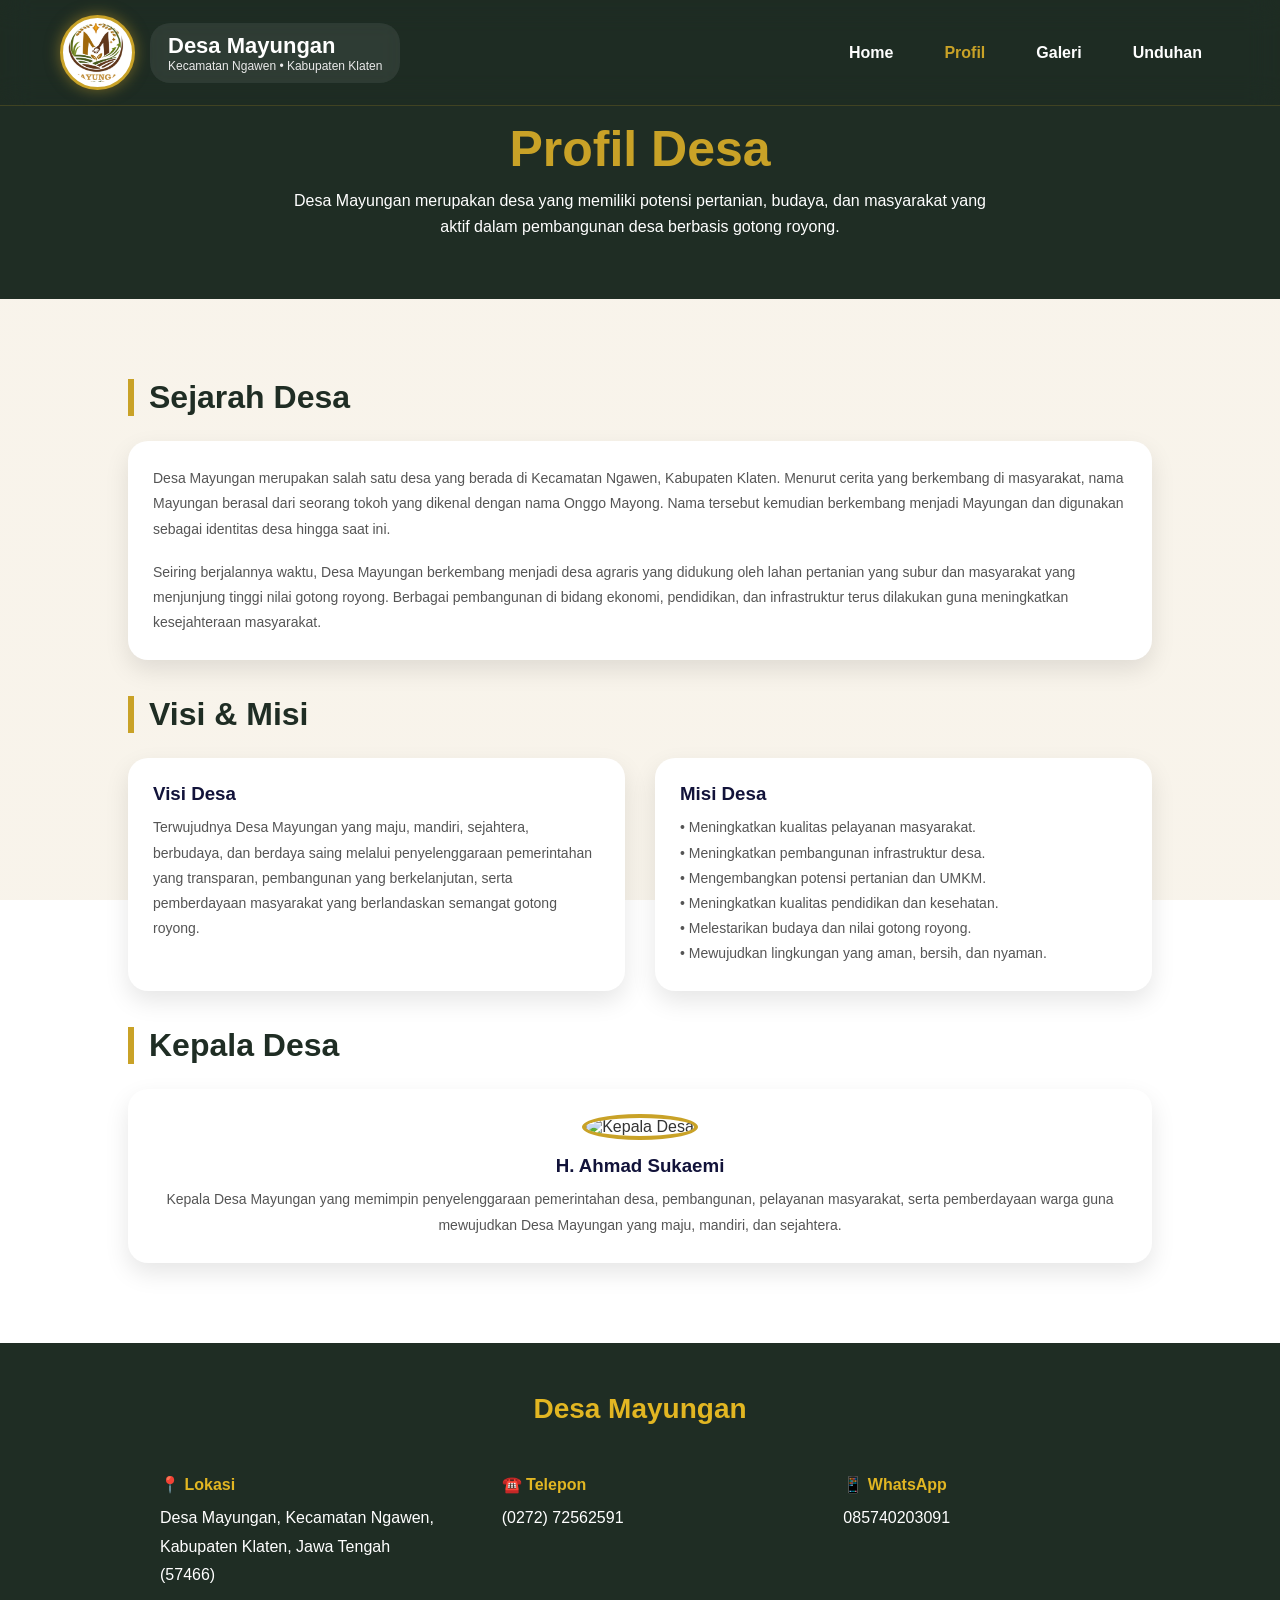
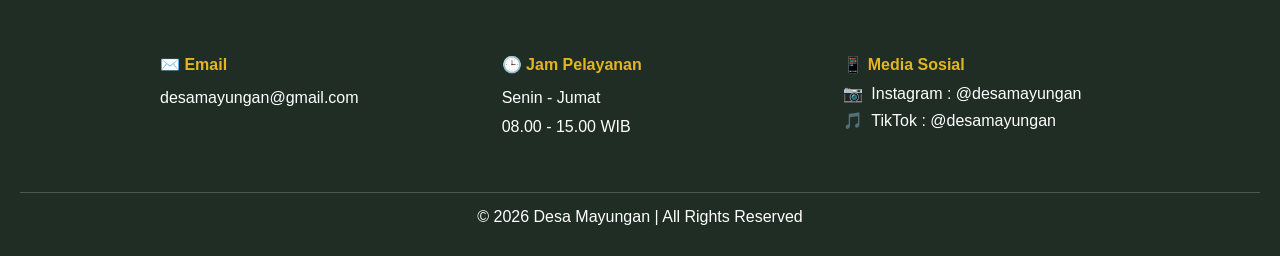
==== profil.html @ a91dbab3 "Add files via upload" ====
<!DOCTYPE html>
<html lang="id">
<head>
    <meta charset="UTF-8">
    <meta name="viewport" content="width=device-width, initial-scale=1.0">
    <title>Profil - Desa Mayungan</title>

    <link rel="stylesheet" href="style.css">

    <style>

        /* HERO */
        .profil-hero{
            background:#1f2d24;
            color:white;
            text-align:center;
            padding:120px 20px 60px;
        }

        .profil-hero h1{
            font-size:50px;
            color:#C9A227;
        }

        .profil-hero p{
            max-width:700px;
            margin:10px auto 0;
            line-height:1.6;
        }

        /* SECTION */
        .profil-section{
            padding:80px 10%;
        }

        .section-title{
            font-size:32px;
            margin-bottom:25px;
            border-left:6px solid #C9A227;
            padding-left:15px;
            color:#1F2D24;
        }

        .profil-content{
            display:grid;
            grid-template-columns:repeat(auto-fit,minmax(280px,1fr));
            gap:30px;
            align-items:stretch;
        }

        .profil-box{
            background:white;
            padding:25px;
            border-radius:20px;
            box-shadow:0 10px 25px rgba(0,0,0,0.1);
            transition:0.3s;
        }

        .profil-box:hover{
            transform:translateY(-5px);
            box-shadow:0 15px 30px rgba(0,0,0,0.15);
        }

        .profil-box h3{
            margin-bottom:10px;
            color:#12133a;
        }

        .profil-box p{
            font-size:14px;
            color:#555;
            line-height:1.8;
        }

        .kades-box{
            text-align:center;
        }

        .kades-box img{
            width:180px;
            height:180px;
            border-radius:50%;
            object-fit:cover;
            margin-bottom:15px;
            border:4px solid #C9A227;
        }

    </style>
</head>

<body>

<!-- NAVBAR -->
<nav class="navbar">

    <div class="logo">
        <img src="Gambar/logo.png" alt="Logo Desa">

        <div class="logo-text">
            <h2>Desa Mayungan</h2>
            <p>Kecamatan Ngawen • Kabupaten Klaten</p>
        </div>
    </div>

    <ul class="menu">
        <li><a href="index.html">Home</a></li>
        <li><a href="profil.html" style="color:#C9A227;">Profil</a></li>
        <li><a href="galeri.html">Galeri</a></li>
        <li><a href="unduhan.html">Unduhan</a></li>
    </ul>

</nav>

<!-- HERO -->
<section class="profil-hero">
    <h1>Profil Desa</h1>
    <p>
        Desa Mayungan merupakan desa yang memiliki potensi pertanian,
        budaya, dan masyarakat yang aktif dalam pembangunan desa
        berbasis gotong royong.
    </p>
</section>

<!-- PROFIL -->
<section class="profil-section">

    <h2 class="section-title">Sejarah Desa</h2>

    <div class="profil-box">
        <p>
            Desa Mayungan merupakan salah satu desa yang berada di Kecamatan
            Ngawen, Kabupaten Klaten. Menurut cerita yang berkembang di masyarakat,
            nama Mayungan berasal dari seorang tokoh yang dikenal dengan nama
            Onggo Mayong. Nama tersebut kemudian berkembang menjadi Mayungan dan
            digunakan sebagai identitas desa hingga saat ini.
        </p>

        <br>

        <p>
            Seiring berjalannya waktu, Desa Mayungan berkembang menjadi desa
            agraris yang didukung oleh lahan pertanian yang subur dan masyarakat
            yang menjunjung tinggi nilai gotong royong. Berbagai pembangunan
            di bidang ekonomi, pendidikan, dan infrastruktur terus dilakukan
            guna meningkatkan kesejahteraan masyarakat.
        </p>
    </div>

    <br><br>

    <h2 class="section-title">Visi & Misi</h2>

    <div class="profil-content">

        <div class="profil-box">
            <h3>Visi Desa</h3>
            <p>
                Terwujudnya Desa Mayungan yang maju, mandiri, sejahtera,
                berbudaya, dan berdaya saing melalui penyelenggaraan
                pemerintahan yang transparan, pembangunan yang berkelanjutan,
                serta pemberdayaan masyarakat yang berlandaskan semangat
                gotong royong.
            </p>
        </div>

        <div class="profil-box">
            <h3>Misi Desa</h3>
            <p>
                • Meningkatkan kualitas pelayanan masyarakat.<br>
                • Meningkatkan pembangunan infrastruktur desa.<br>
                • Mengembangkan potensi pertanian dan UMKM.<br>
                • Meningkatkan kualitas pendidikan dan kesehatan.<br>
                • Melestarikan budaya dan nilai gotong royong.<br>
                • Mewujudkan lingkungan yang aman, bersih, dan nyaman.
            </p>
        </div>

    </div>

    <br><br>

    <h2 class="section-title">Kepala Desa</h2>

    <div class="profil-box kades-box">

        <!-- Ganti dengan foto kepala desa jika ada -->
        <img src="Gambar/kades.jpg" alt="Kepala Desa">

        <h3>H. Ahmad Sukaemi</h3>

        <p>
            Kepala Desa Mayungan yang memimpin penyelenggaraan pemerintahan desa,
            pembangunan, pelayanan masyarakat, serta pemberdayaan warga guna
            mewujudkan Desa Mayungan yang maju, mandiri, dan sejahtera.
        </p>

    </div>

</section>

<footer>

    <h3>Desa Mayungan</h3>

    <div class="footer-content">

        <div class="footer-item">
            <h4>📍 Lokasi</h4>
            <p>
                Desa Mayungan, Kecamatan Ngawen,
                Kabupaten Klaten, Jawa Tengah (57466)
            </p>
        </div>

        <div class="footer-item">
            <h4>☎️ Telepon</h4>
            <p>(0272) 72562591</p>
        </div>

        <div class="footer-item">
            <h4>📱 WhatsApp</h4>
            <p>085740203091</p>
        </div>

        <div class="footer-item">
            <h4>✉️ Email</h4>
            <p>desamayungan@gmail.com</p>
        </div>

        <div class="footer-item">
            <h4>🕒 Jam Pelayanan</h4>
            <p>Senin - Jumat</p>
            <p>08.00 - 15.00 WIB</p>
        </div>

        <div class="footer-item">
            <h4>📱 Media Sosial</h4>

            <div class="social-item">
                <span>📷</span>
                <a href="#">Instagram : @desamayungan</a>
            </div>

            <div class="social-item">
                <span>🎵</span>
                <a href="#">TikTok : @desamayungan</a>
            </div>

        </div>

    </div>

    <p class="copyright">
        © 2026 Desa Mayungan | All Rights Reserved
    </p>

</footer>

</body>
</html>
---- style.css ----
/* =========================
   RESET
   ========================= */

*{
    margin:0;
    padding:0;
    box-sizing:border-box;
}

html{
    scroll-behavior:smooth;
}

body{

    font-family:'Segoe UI',sans-serif;

    background:
    linear-gradient(
    rgba(247,242,232,0.88),
    rgba(247,242,232,0.88)
    ),

    url("Gambar/bg.jpg");

    background-size:cover;

    background-position:center;

    background-attachment:fixed;

    color:#333;

    overflow-x:hidden;
}

/* =========================
   NAVBAR
   ========================= */

.navbar{

    position:fixed;

    top:0;
    left:0;

    width:100%;

    display:flex;

    justify-content:space-between;

    align-items:center;

    padding:15px 60px;

    z-index:999;

    backdrop-filter:blur(15px);

    background:rgba(31,45,36,0.15);

    border-bottom:1px solid rgba(201,162,39,0.2);

    transition:0.4s;
}

/* =========================
   LOGO
   ========================= */

.logo{

    display:flex;

    align-items:center;

    gap:15px;
}

.logo img{

    width:75px;

    height:75px;

    object-fit:cover;

    border-radius:50%;

    background:white;

    padding:5px;

    border:3px solid #C9A227;

    box-shadow:
    0 0 15px rgba(201,162,39,0.5);

    transition:0.4s;
}

.logo img:hover{

    transform:scale(1.08);

    box-shadow:
    0 0 25px rgba(201,162,39,0.8);
}

.logo-text{

    background:rgba(255,255,255,0.08);

    padding:10px 18px;

    border-radius:20px;

    backdrop-filter:blur(10px);
}

.logo-text h2{

    color:white;

    font-size:22px;
}

.logo-text p{

    color:#EAEAEA;

    font-size:12px;
}

/* =========================
   MENU
   ========================= */

.menu{

    display:flex;

    list-style:none;

    gap:15px;
}

.menu a{

    text-decoration:none;

    color:white;

    padding:10px 18px;

    border-radius:30px;

    font-weight:600;

    transition:0.4s;
}

/* DROPDOWN */

.dropdown{
    position:relative;
}

.dropdown-content{

    display:none;

    position:absolute;

    top:100%;
    left:0;

    min-width:180px;

    list-style:none;

    background:rgba(31,45,36,0.95);

    border-radius:15px;

    padding:10px 0;

    z-index:1000;
}

.dropdown-content li{
    width:100%;
}

.dropdown-content a{

    display:block;

    padding:12px 20px;

    color:white;
}

.dropdown-content a:hover{

    background:rgba(201,162,39,0.25);

    color:#C9A227;
}

.dropdown:hover .dropdown-content{
    display:block;
}

/* =========================
   ANNOUNCEMENT
   ========================= */

.announcement{

    margin-top:95px;

    background:rgba(201,162,39,0.85);

    text-align:center;

    padding:10px;

    color:#1F2D24;

    font-weight:600;
}

/* =========================
   HERO
   ========================= */

.hero{

    min-height:100vh;

    background:
    linear-gradient(
    rgba(0,0,0,0.55),
    rgba(0,0,0,0.55)
    ),

    url("Gambar/sawah.jpg");

    background-size:cover;

    background-position:center;

    display:flex;

    justify-content:center;

    align-items:center;

    text-align:center;
}

.hero-content{

    max-width:850px;

    color:rgb(255, 255, 255);
}

.hero-content h3{

    color:#C9A227;

    letter-spacing:5px;

    margin-bottom:15px;
}

.hero-content h1{

    font-size:clamp(50px,8vw,90px);

    margin-bottom:20px;

    text-shadow:0 4px 20px rgba(0,0,0,0.5);
}

.hero-content p{

    font-size:20px;

    line-height:1.8;

    margin-bottom:35px;
}

/* =========================
   BUTTON
   ========================= */

.btn{

    display:inline-block;

    background:#C9A227;

    color:#1F2D24;

    text-decoration:none;

    padding:15px 35px;

    border-radius:50px;

    font-weight:bold;

    transition:0.4s;
}

.btn:hover{

    background:#1F2D24;

    color:#c9a32793;

    transform:translateY(-5px);

    box-shadow:0 10px 25px rgba(0,0,0,0.25);
}
/* =========================
   SAMBUTAN
   ========================= */

.sambutan{

    padding:85px 10% 100px 10%;

    text-align:justify;

    scroll-margin-top:0;
}
.sambutan h2{

    display:inline-block;

    background:rgba(201,162,39,0.15);

    padding:15px 40px;

    border-radius:50px;

    border:2px solid #C9A227;

    color:#1F2D24;

    margin-bottom:15px;
}
.content-card{

    max-width:900px;

    margin:auto;

    background:rgba(201,162,39,0.20);

    backdrop-filter:blur(15px);

    border:1px solid rgba(201,162,39,0.5);

    padding:40px;

    border-radius:25px;

    box-shadow:
    0 15px 30px rgba(0,0,0,0.08);
}

.content-card p{

    line-height:1.9;
}

/* =========================
   STATISTIK
   ========================= */

.statistik{

    padding:60px 10% 100px;

    text-align:center;
}

.statistik h2{

    display:inline-block;

    background:rgba(201,162,39,0.18);

    padding:15px 40px;

    border-radius:50px;

    border:2px solid #C9A227;

    color:#1F2D24;

    margin-bottom:50px;
}

.statistik-container{

    display:flex;

    justify-content:center;

    flex-wrap:wrap;

    gap:30px;
}

.stat-card{

    width:260px;

    background:rgba(201,162,39,0.15);

    backdrop-filter:blur(15px);

    border:1px solid rgba(201,162,39,0.4);

    padding:35px;

    border-radius:25px;

    border-top:5px solid #C9A227;

    box-shadow:
    0 15px 30px rgba(0,0,0,0.08);

    transition:0.4s;
}

.stat-card:hover{

    transform:translateY(-10px);

    box-shadow:
    0 20px 40px rgba(0,0,0,0.12);
}

.stat-card h3{

    font-size:45px;

    color:#1F2D24;

    margin-bottom:10px;
}

/* =========================
   POTENSI
   ========================= */

.potensi{

    padding:100px 10%;

    text-align:center;
}

.potensi h2{

    display:inline-block;

    background:rgba(201,162,39,0.15);

    padding:15px 40px;

    border-radius:50px;

    border:2px solid #C9A227;

    color:#1F2D24;

    margin-bottom:50px;
}

.potensi-container{

    display:flex;

    justify-content:center;

    flex-wrap:wrap;

    gap:30px;
}

.potensi-card{

    width:300px;

    background:rgba(255,255,255,0.65);

    backdrop-filter:blur(15px);

    border:1px solid rgba(201,162,39,0.25);

    padding:35px;

    border-radius:25px;

    border-top:5px solid #C9A227;

    box-shadow:
    0 15px 30px rgba(0,0,0,0.08);

    transition:0.4s;
}

.potensi-card:hover{

    transform:translateY(-10px);

    box-shadow:
    0 20px 40px rgba(0,0,0,0.12);
}

.potensi-card h3{

    color:#1F2D24;

    margin-bottom:15px;
}
/* =========================
   LOKASI
   ========================= */

.lokasi{

    padding:100px 10%;

    text-align:center;
}

.lokasi h2{

    display:inline-block;

    background:rgba(201,162,39,0.15);

    padding:15px 40px;

    border-radius:50px;

    border:2px solid #C9A227;

    color:#1F2D24;

    margin-bottom:40px;
}

.lokasi p{

    margin-bottom:25px;

    font-size:18px;
}
/* =========================
   FOOTER
   ========================= */

footer{

    background:#1F2D24;

    color:white;

    padding:50px 20px 30px;
}

footer h3{

    text-align:center;

    color:#e4b722fd;

    font-size:28px;

    margin-bottom:30px;
}

.footer-content{

    max-width:1000px;

    margin:auto;

    display:grid;

    grid-template-columns:repeat(auto-fit,minmax(250px,1fr));

    gap:25px;
}

.footer-item{

    background:rgba(255, 255, 255, 0);

    padding:20px;

    border-radius:15px;
}

.footer-item h4{

    color:#e4b722fd;

    margin-bottom:10px;
}

.footer-item p{

    margin:0;

    line-height:1.8;
}

.social-item{

    display:flex;

    align-items:center;

    gap:8px;

    margin-bottom:8px;
}

.footer-item a{

    color:white;

    text-decoration:none;

    transition:0.3s;
}

.footer-item a:hover{

    color:#e4b722fd;
}

.copyright{

    text-align:center;

    margin-top:30px;

    padding-top:15px;

    border-top:1px solid rgba(255,255,255,0.2);
}

@media(max-width:768px){

    .footer-content{

        grid-template-columns:1fr;
    }

}

/* =========================
   SCROLL ANIMATION
   ========================= */

.hidden{

    opacity:0;

    transform:translateY(60px);

    transition:all 1s ease;
}

.show{

    opacity:1;

    transform:translateY(0);
}

/* =========================
   BACK TO TOP
   ========================= */

.top-btn{

    position:fixed;

    right:25px;

    bottom:25px;

    width:55px;

    height:55px;

    border:none;

    border-radius:50%;

    background:#C9A227;

    color:#1F2D24;

    font-size:24px;

    cursor:pointer;

    display:none;

    z-index:999;

    transition:0.3s;
}

.top-btn:hover{

    background:white;

    transform:translateY(-5px);
}

/* =========================
   RESPONSIVE
   ========================= */

@media(max-width:900px){

    .navbar{

        padding:15px 20px;
    }

    .menu{

        gap:5px;
    }

    .hero-content h1{

        font-size:50px;
    }

    .logo-text{

        display:none;
    }
}
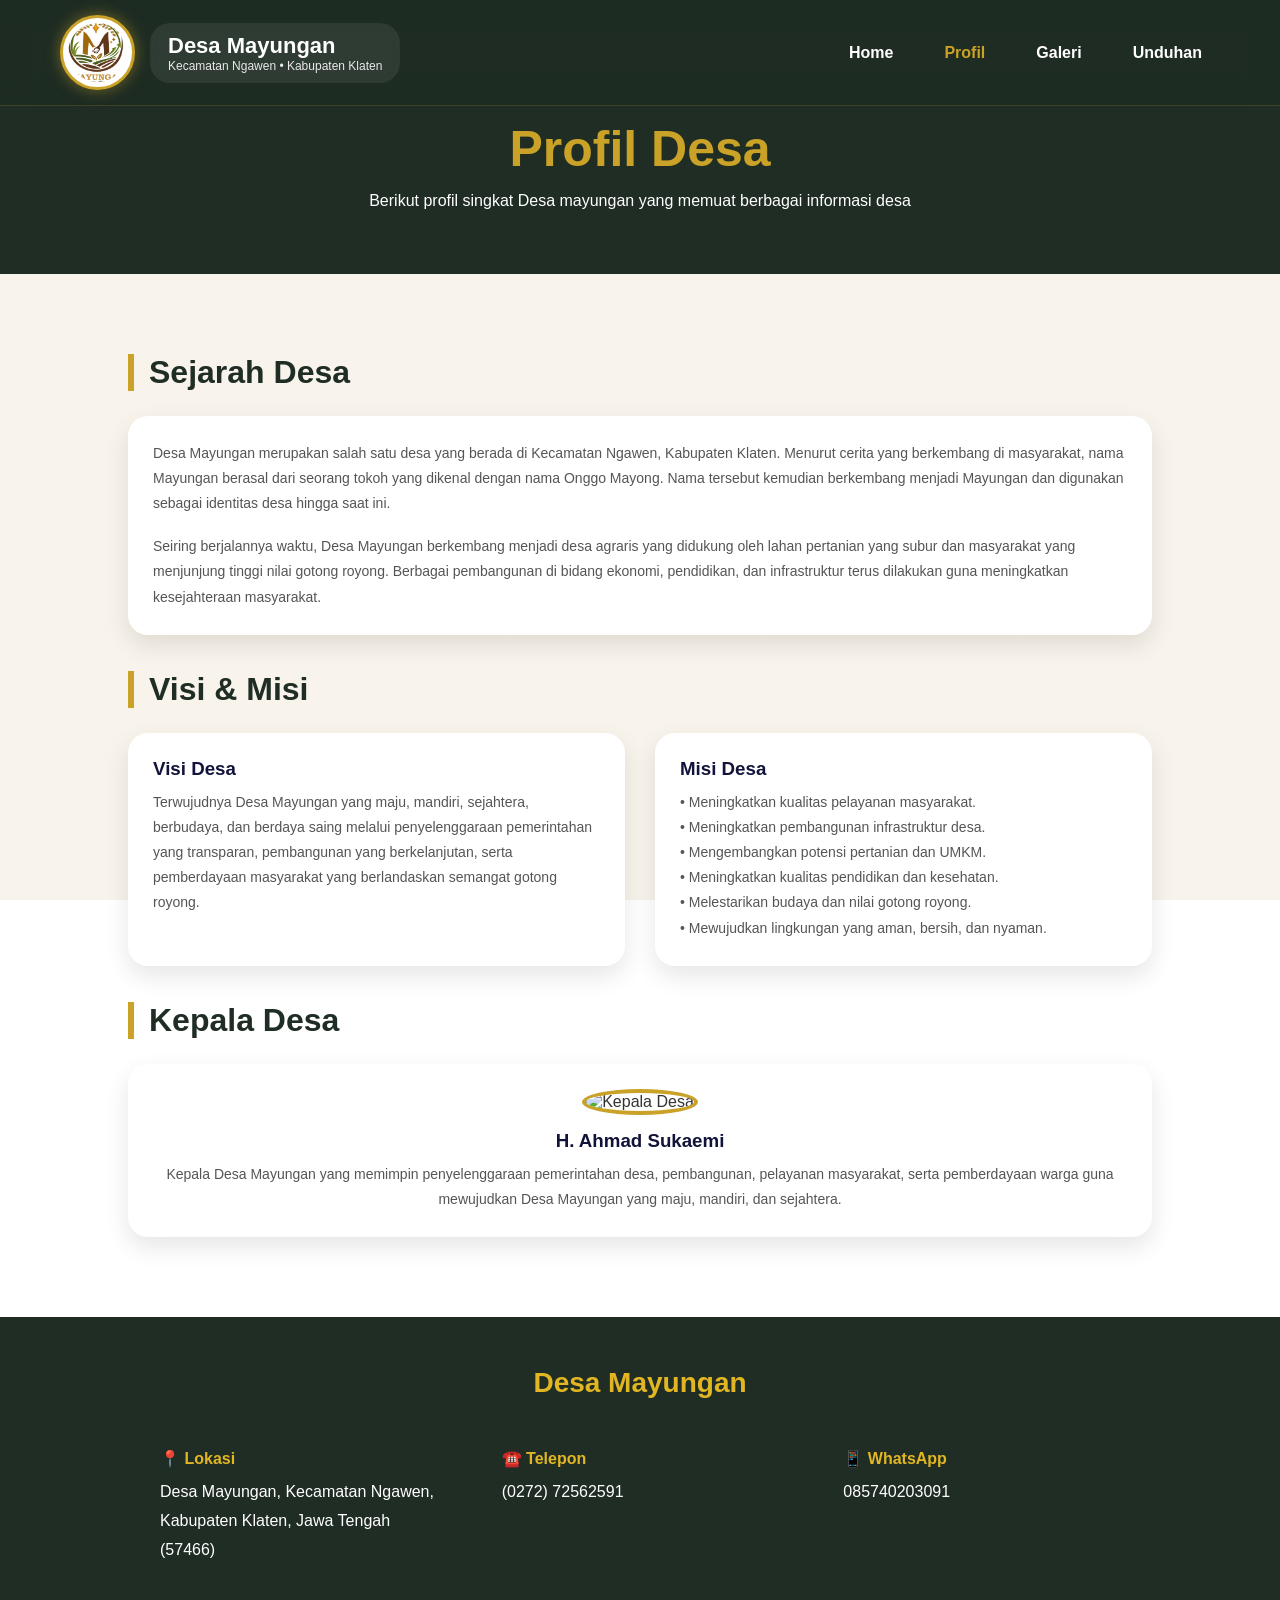
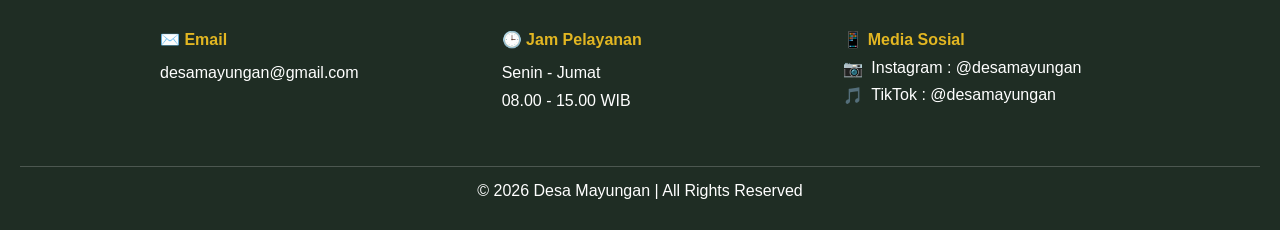
==== commit a1fcd83b: "Update profil.html" ====
--- a/profil.html
+++ b/profil.html
@@ -115,9 +115,7 @@
 <section class="profil-hero">
     <h1>Profil Desa</h1>
     <p>
-        Desa Mayungan merupakan desa yang memiliki potensi pertanian,
-        budaya, dan masyarakat yang aktif dalam pembangunan desa
-        berbasis gotong royong.
+     Berikut profil singkat Desa mayungan yang memuat berbagai informasi desa
     </p>
 </section>
 
@@ -257,4 +255,4 @@
 </footer>
 
 </body>
-</html>+</html>
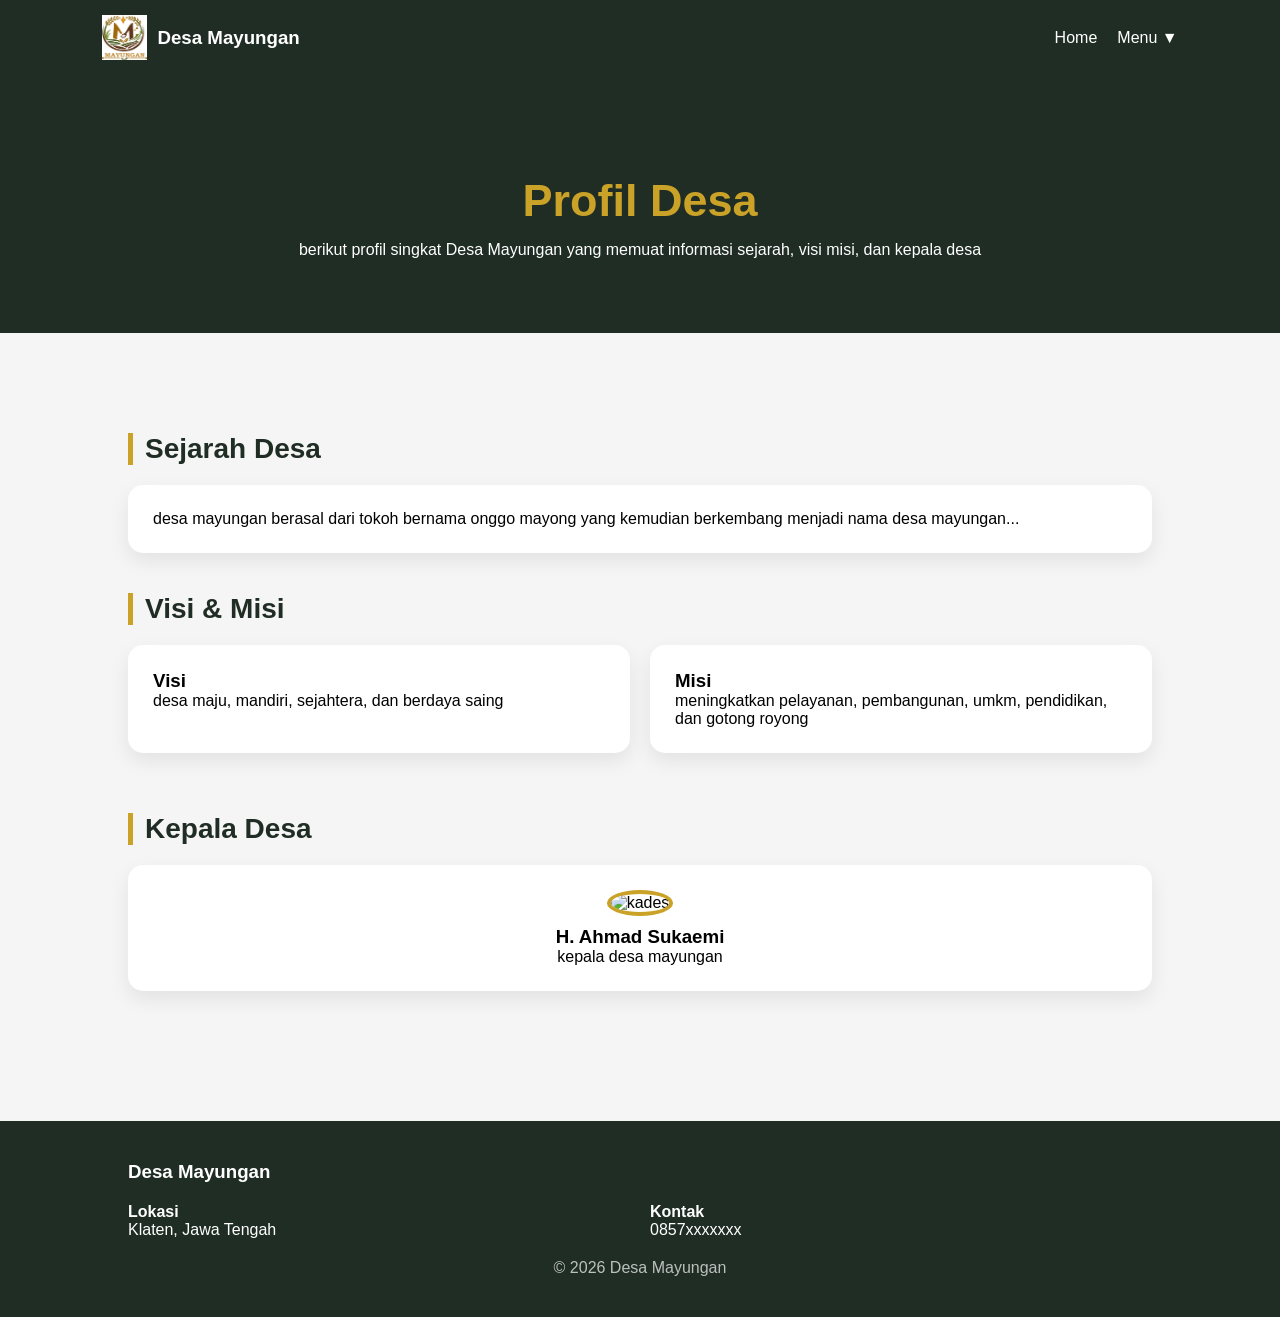
==== commit f7eec12b: "Update profil.html" ====
--- a/profil.html
+++ b/profil.html
@@ -5,71 +5,138 @@
     <meta name="viewport" content="width=device-width, initial-scale=1.0">
     <title>Profil - Desa Mayungan</title>
 
-    <link rel="stylesheet" href="style.css">
-
     <style>
+        *{
+            margin:0;
+            padding:0;
+            box-sizing:border-box;
+            font-family:Segoe UI, sans-serif;
+        }
+
+        body{
+            background:#f5f5f5;
+        }
+
+        /* NAVBAR */
+        .navbar{
+            display:flex;
+            justify-content:space-between;
+            align-items:center;
+            padding:15px 8%;
+            background:#1f2d24;
+            color:white;
+            position:sticky;
+            top:0;
+            z-index:1000;
+        }
+
+        .logo{
+            display:flex;
+            align-items:center;
+            gap:10px;
+        }
+
+        .logo img{
+            width:45px;
+            height:45px;
+        }
+
+        .menu{
+            display:flex;
+            gap:20px;
+            list-style:none;
+        }
+
+        .menu a{
+            color:white;
+            text-decoration:none;
+            font-weight:500;
+        }
+
+        .menu a:hover{
+            color:#C9A227;
+        }
+
+        /* DROPDOWN */
+        .dropdown{
+            position:relative;
+        }
+
+        .dropdown-content{
+            display:none;
+            position:absolute;
+            top:100%;
+            left:0;
+            background:white;
+            min-width:160px;
+            border-radius:10px;
+            overflow:hidden;
+            box-shadow:0 10px 25px rgba(0,0,0,0.2);
+        }
+
+        .dropdown-content li{
+            list-style:none;
+        }
+
+        .dropdown-content li a{
+            display:block;
+            padding:10px 15px;
+            color:#1f2d24;
+        }
+
+        .dropdown-content li a:hover{
+            background:#C9A227;
+            color:white;
+        }
+
+        .dropdown:hover .dropdown-content{
+            display:block;
+        }
 
         /* HERO */
         .profil-hero{
             background:#1f2d24;
             color:white;
             text-align:center;
-            padding:120px 20px 60px;
+            padding:100px 20px 60px;
         }
 
         .profil-hero h1{
-            font-size:50px;
+            font-size:45px;
             color:#C9A227;
         }
 
         .profil-hero p{
             max-width:700px;
-            margin:10px auto 0;
+            margin:10px auto;
             line-height:1.6;
         }
 
         /* SECTION */
         .profil-section{
-            padding:80px 10%;
+            padding:60px 10%;
         }
 
         .section-title{
-            font-size:32px;
-            margin-bottom:25px;
-            border-left:6px solid #C9A227;
-            padding-left:15px;
-            color:#1F2D24;
-        }
-
-        .profil-content{
-            display:grid;
-            grid-template-columns:repeat(auto-fit,minmax(280px,1fr));
-            gap:30px;
-            align-items:stretch;
+            font-size:28px;
+            margin:40px 0 20px;
+            border-left:5px solid #C9A227;
+            padding-left:12px;
+            color:#1f2d24;
         }
 
         .profil-box{
             background:white;
             padding:25px;
-            border-radius:20px;
-            box-shadow:0 10px 25px rgba(0,0,0,0.1);
-            transition:0.3s;
-        }
-
-        .profil-box:hover{
-            transform:translateY(-5px);
-            box-shadow:0 15px 30px rgba(0,0,0,0.15);
-        }
-
-        .profil-box h3{
-            margin-bottom:10px;
-            color:#12133a;
-        }
-
-        .profil-box p{
-            font-size:14px;
-            color:#555;
-            line-height:1.8;
+            border-radius:15px;
+            box-shadow:0 8px 20px rgba(0,0,0,0.08);
+            margin-bottom:20px;
+        }
+
+        .profil-content{
+            display:grid;
+            grid-template-columns:repeat(auto-fit,minmax(250px,1fr));
+            gap:20px;
         }
 
         .kades-box{
@@ -77,12 +144,33 @@
         }
 
         .kades-box img{
-            width:180px;
-            height:180px;
+            width:150px;
+            height:150px;
             border-radius:50%;
             object-fit:cover;
-            margin-bottom:15px;
             border:4px solid #C9A227;
+            margin-bottom:10px;
+        }
+
+        /* FOOTER */
+        footer{
+            background:#1f2d24;
+            color:white;
+            padding:40px 10%;
+            margin-top:50px;
+        }
+
+        .footer-content{
+            display:grid;
+            grid-template-columns:repeat(auto-fit,minmax(200px,1fr));
+            gap:20px;
+            margin-top:20px;
+        }
+
+        .copyright{
+            text-align:center;
+            margin-top:20px;
+            opacity:0.7;
         }
 
     </style>
@@ -94,19 +182,26 @@
 <nav class="navbar">
 
     <div class="logo">
-        <img src="Gambar/logo.png" alt="Logo Desa">
-
-        <div class="logo-text">
-            <h2>Desa Mayungan</h2>
-            <p>Kecamatan Ngawen • Kabupaten Klaten</p>
+        <img src="Gambar/logo.png" alt="logo">
+        <div>
+            <h3>Desa Mayungan</h3>
         </div>
     </div>
 
     <ul class="menu">
+
         <li><a href="index.html">Home</a></li>
-        <li><a href="profil.html" style="color:#C9A227;">Profil</a></li>
-        <li><a href="galeri.html">Galeri</a></li>
-        <li><a href="unduhan.html">Unduhan</a></li>
+
+        <li class="dropdown">
+            <a href="#">Menu ▼</a>
+
+            <ul class="dropdown-content">
+                <li><a href="profil.html">Profil</a></li>
+                <li><a href="galeri.html">Galeri</a></li>
+                <li><a href="unduhan.html">Unduhan</a></li>
+            </ul>
+        </li>
+
     </ul>
 
 </nav>
@@ -114,143 +209,64 @@
 <!-- HERO -->
 <section class="profil-hero">
     <h1>Profil Desa</h1>
-    <p>
-     Berikut profil singkat Desa mayungan yang memuat berbagai informasi desa
-    </p>
+    <p>berikut profil singkat Desa Mayungan yang memuat informasi sejarah, visi misi, dan kepala desa</p>
 </section>
 
-<!-- PROFIL -->
+<!-- CONTENT -->
 <section class="profil-section">
 
     <h2 class="section-title">Sejarah Desa</h2>
 
     <div class="profil-box">
-        <p>
-            Desa Mayungan merupakan salah satu desa yang berada di Kecamatan
-            Ngawen, Kabupaten Klaten. Menurut cerita yang berkembang di masyarakat,
-            nama Mayungan berasal dari seorang tokoh yang dikenal dengan nama
-            Onggo Mayong. Nama tersebut kemudian berkembang menjadi Mayungan dan
-            digunakan sebagai identitas desa hingga saat ini.
-        </p>
-
-        <br>
-
-        <p>
-            Seiring berjalannya waktu, Desa Mayungan berkembang menjadi desa
-            agraris yang didukung oleh lahan pertanian yang subur dan masyarakat
-            yang menjunjung tinggi nilai gotong royong. Berbagai pembangunan
-            di bidang ekonomi, pendidikan, dan infrastruktur terus dilakukan
-            guna meningkatkan kesejahteraan masyarakat.
-        </p>
-    </div>
-
-    <br><br>
+        desa mayungan berasal dari tokoh bernama onggo mayong yang kemudian berkembang menjadi nama desa mayungan...
+    </div>
 
     <h2 class="section-title">Visi & Misi</h2>
 
     <div class="profil-content">
 
         <div class="profil-box">
-            <h3>Visi Desa</h3>
-            <p>
-                Terwujudnya Desa Mayungan yang maju, mandiri, sejahtera,
-                berbudaya, dan berdaya saing melalui penyelenggaraan
-                pemerintahan yang transparan, pembangunan yang berkelanjutan,
-                serta pemberdayaan masyarakat yang berlandaskan semangat
-                gotong royong.
-            </p>
+            <h3>Visi</h3>
+            <p>desa maju, mandiri, sejahtera, dan berdaya saing</p>
         </div>
 
         <div class="profil-box">
-            <h3>Misi Desa</h3>
-            <p>
-                • Meningkatkan kualitas pelayanan masyarakat.<br>
-                • Meningkatkan pembangunan infrastruktur desa.<br>
-                • Mengembangkan potensi pertanian dan UMKM.<br>
-                • Meningkatkan kualitas pendidikan dan kesehatan.<br>
-                • Melestarikan budaya dan nilai gotong royong.<br>
-                • Mewujudkan lingkungan yang aman, bersih, dan nyaman.
-            </p>
-        </div>
-
-    </div>
-
-    <br><br>
+            <h3>Misi</h3>
+            <p>meningkatkan pelayanan, pembangunan, umkm, pendidikan, dan gotong royong</p>
+        </div>
+
+    </div>
 
     <h2 class="section-title">Kepala Desa</h2>
 
     <div class="profil-box kades-box">
-
-        <!-- Ganti dengan foto kepala desa jika ada -->
-        <img src="Gambar/kades.jpg" alt="Kepala Desa">
-
+        <img src="Gambar/kades.jpg" alt="kades">
         <h3>H. Ahmad Sukaemi</h3>
-
-        <p>
-            Kepala Desa Mayungan yang memimpin penyelenggaraan pemerintahan desa,
-            pembangunan, pelayanan masyarakat, serta pemberdayaan warga guna
-            mewujudkan Desa Mayungan yang maju, mandiri, dan sejahtera.
-        </p>
-
+        <p>kepala desa mayungan</p>
     </div>
 
 </section>
 
+<!-- FOOTER -->
 <footer>
 
     <h3>Desa Mayungan</h3>
 
     <div class="footer-content">
 
-        <div class="footer-item">
-            <h4>📍 Lokasi</h4>
-            <p>
-                Desa Mayungan, Kecamatan Ngawen,
-                Kabupaten Klaten, Jawa Tengah (57466)
-            </p>
-        </div>
-
-        <div class="footer-item">
-            <h4>☎️ Telepon</h4>
-            <p>(0272) 72562591</p>
-        </div>
-
-        <div class="footer-item">
-            <h4>📱 WhatsApp</h4>
-            <p>085740203091</p>
-        </div>
-
-        <div class="footer-item">
-            <h4>✉️ Email</h4>
-            <p>desamayungan@gmail.com</p>
-        </div>
-
-        <div class="footer-item">
-            <h4>🕒 Jam Pelayanan</h4>
-            <p>Senin - Jumat</p>
-            <p>08.00 - 15.00 WIB</p>
-        </div>
-
-        <div class="footer-item">
-            <h4>📱 Media Sosial</h4>
-
-            <div class="social-item">
-                <span>📷</span>
-                <a href="#">Instagram : @desamayungan</a>
-            </div>
-
-            <div class="social-item">
-                <span>🎵</span>
-                <a href="#">TikTok : @desamayungan</a>
-            </div>
-
-        </div>
-
-    </div>
-
-    <p class="copyright">
-        © 2026 Desa Mayungan | All Rights Reserved
-    </p>
+        <div>
+            <h4>Lokasi</h4>
+            <p>Klaten, Jawa Tengah</p>
+        </div>
+
+        <div>
+            <h4>Kontak</h4>
+            <p>0857xxxxxxx</p>
+        </div>
+
+    </div>
+
+    <p class="copyright">© 2026 Desa Mayungan</p>
 
 </footer>
 
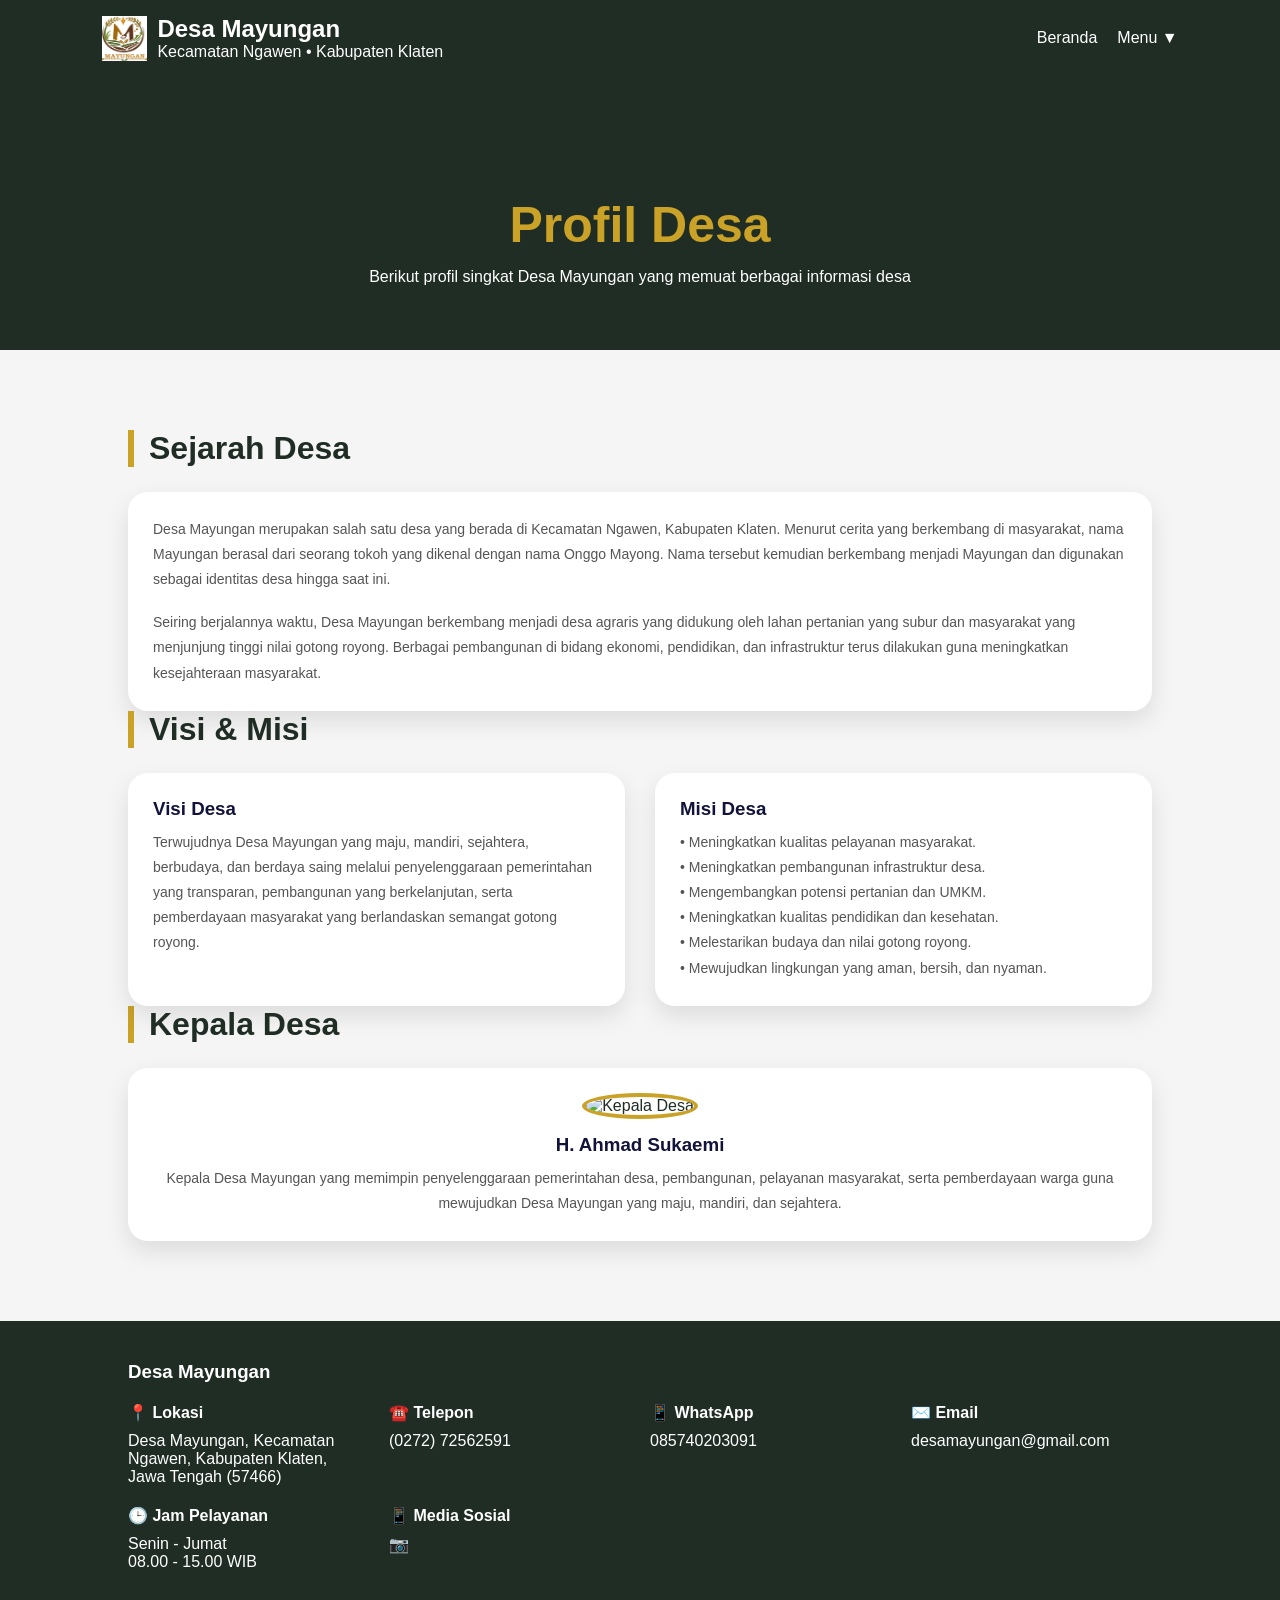
==== commit 03de6747: "Update profil.html" ====
--- a/profil.html
+++ b/profil.html
@@ -6,16 +6,8 @@
     <title>Profil - Desa Mayungan</title>
 
     <style>
-        *{
-            margin:0;
-            padding:0;
-            box-sizing:border-box;
-            font-family:Segoe UI, sans-serif;
-        }
-
-        body{
-            background:#f5f5f5;
-        }
+        *{margin:0;padding:0;box-sizing:border-box;font-family:'Segoe UI',sans-serif;}
+        body{background:#f5f5f5;color:#1f2d24;}
 
         /* NAVBAR */
         .navbar{
@@ -29,39 +21,14 @@
             top:0;
             z-index:1000;
         }
-
-        .logo{
-            display:flex;
-            align-items:center;
-            gap:10px;
-        }
-
-        .logo img{
-            width:45px;
-            height:45px;
-        }
-
-        .menu{
-            display:flex;
-            gap:20px;
-            list-style:none;
-        }
-
-        .menu a{
-            color:white;
-            text-decoration:none;
-            font-weight:500;
-        }
-
-        .menu a:hover{
-            color:#C9A227;
-        }
+        .logo{display:flex;align-items:center;gap:10px;}
+        .logo img{width:45px;height:45px;}
+        .menu{display:flex;gap:20px;list-style:none;}
+        .menu a{text-decoration:none;font-weight:500;color:white;}
+        .menu a:hover, .menu a.active{color:#C9A227;}
 
         /* DROPDOWN */
-        .dropdown{
-            position:relative;
-        }
-
+        .dropdown{position:relative;}
         .dropdown-content{
             display:none;
             position:absolute;
@@ -73,83 +40,62 @@
             overflow:hidden;
             box-shadow:0 10px 25px rgba(0,0,0,0.2);
         }
-
-        .dropdown-content li{
-            list-style:none;
-        }
-
+        .dropdown-content li{list-style:none;}
         .dropdown-content li a{
             display:block;
             padding:10px 15px;
             color:#1f2d24;
         }
-
-        .dropdown-content li a:hover{
-            background:#C9A227;
-            color:white;
-        }
-
-        .dropdown:hover .dropdown-content{
-            display:block;
-        }
+        .dropdown-content li a:hover{background:#C9A227;color:white;}
+        .dropdown:hover .dropdown-content{display:block;}
 
         /* HERO */
         .profil-hero{
             background:#1f2d24;
             color:white;
             text-align:center;
-            padding:100px 20px 60px;
-        }
-
-        .profil-hero h1{
-            font-size:45px;
-            color:#C9A227;
-        }
-
-        .profil-hero p{
-            max-width:700px;
-            margin:10px auto;
-            line-height:1.6;
-        }
+            padding:120px 20px 60px;
+        }
+        .profil-hero h1{font-size:50px;color:#C9A227;}
+        .profil-hero p{max-width:700px;margin:10px auto 0;line-height:1.6;}
 
         /* SECTION */
-        .profil-section{
-            padding:60px 10%;
-        }
-
+        .profil-section{padding:80px 10%;}
         .section-title{
-            font-size:28px;
-            margin:40px 0 20px;
-            border-left:5px solid #C9A227;
-            padding-left:12px;
+            font-size:32px;
+            margin-bottom:25px;
+            border-left:6px solid #C9A227;
+            padding-left:15px;
             color:#1f2d24;
         }
-
+        .profil-content{
+            display:grid;
+            grid-template-columns:repeat(auto-fit,minmax(280px,1fr));
+            gap:30px;
+            align-items:stretch;
+        }
         .profil-box{
             background:white;
             padding:25px;
-            border-radius:15px;
-            box-shadow:0 8px 20px rgba(0,0,0,0.08);
-            margin-bottom:20px;
-        }
-
-        .profil-content{
-            display:grid;
-            grid-template-columns:repeat(auto-fit,minmax(250px,1fr));
-            gap:20px;
-        }
-
-        .kades-box{
-            text-align:center;
-        }
-
+            border-radius:20px;
+            box-shadow:0 10px 25px rgba(0,0,0,0.1);
+            transition:0.3s;
+        }
+        .profil-box:hover{
+            transform:translateY(-5px);
+            box-shadow:0 15px 30px rgba(0,0,0,0.15);
+        }
+        .profil-box h3{margin-bottom:10px;color:#12133a;}
+        .profil-box p{font-size:14px;color:#555;line-height:1.8;}
+
+        /* Kepala desa */
+        .kades-box{text-align:center;}
         .kades-box img{
-            width:150px;
-            height:150px;
+            width:180px;height:180px;
             border-radius:50%;
             object-fit:cover;
+            margin-bottom:15px;
             border:4px solid #C9A227;
-            margin-bottom:10px;
         }
 
         /* FOOTER */
@@ -157,118 +103,123 @@
             background:#1f2d24;
             color:white;
             padding:40px 10%;
-            margin-top:50px;
-        }
-
+        }
         .footer-content{
             display:grid;
             grid-template-columns:repeat(auto-fit,minmax(200px,1fr));
             gap:20px;
             margin-top:20px;
         }
-
-        .copyright{
-            text-align:center;
-            margin-top:20px;
-            opacity:0.7;
-        }
-
+        .footer-item h4{margin-bottom:10px;}
+        .footer-item a{text-decoration:none;color:white;}
+        .footer-item a:hover{color:#C9A227;}
+        .copyright{text-align:center;margin-top:20px;opacity:0.7;}
     </style>
 </head>
-
 <body>
 
 <!-- NAVBAR -->
 <nav class="navbar">
-
     <div class="logo">
-        <img src="Gambar/logo.png" alt="logo">
-        <div>
-            <h3>Desa Mayungan</h3>
-        </div>
-    </div>
-
+        <img src="Gambar/logo.png" alt="Logo Desa">
+        <div class="logo-text">
+            <h2>Desa Mayungan</h2>
+            <p>Kecamatan Ngawen • Kabupaten Klaten</p>
+        </div>
+    </div>
     <ul class="menu">
-
-        <li><a href="index.html">Home</a></li>
-
+        <li><a href="index.html">Beranda</a></li>
         <li class="dropdown">
             <a href="#">Menu ▼</a>
-
             <ul class="dropdown-content">
-                <li><a href="profil.html">Profil</a></li>
+                <li><a href="profil.html" class="active">Profil</a></li>
                 <li><a href="galeri.html">Galeri</a></li>
                 <li><a href="unduhan.html">Unduhan</a></li>
             </ul>
         </li>
-
     </ul>
-
 </nav>
 
 <!-- HERO -->
 <section class="profil-hero">
     <h1>Profil Desa</h1>
-    <p>berikut profil singkat Desa Mayungan yang memuat informasi sejarah, visi misi, dan kepala desa</p>
+    <p>Berikut profil singkat Desa Mayungan yang memuat berbagai informasi desa</p>
 </section>
 
-<!-- CONTENT -->
+<!-- SEJARAH -->
 <section class="profil-section">
-
     <h2 class="section-title">Sejarah Desa</h2>
-
     <div class="profil-box">
-        desa mayungan berasal dari tokoh bernama onggo mayong yang kemudian berkembang menjadi nama desa mayungan...
-    </div>
-
+        <p>
+            Desa Mayungan merupakan salah satu desa yang berada di Kecamatan Ngawen, Kabupaten Klaten. 
+            Menurut cerita yang berkembang di masyarakat, nama Mayungan berasal dari seorang tokoh yang dikenal dengan nama Onggo Mayong. 
+            Nama tersebut kemudian berkembang menjadi Mayungan dan digunakan sebagai identitas desa hingga saat ini.
+        </p>
+        <br>
+        <p>
+            Seiring berjalannya waktu, Desa Mayungan berkembang menjadi desa agraris yang didukung oleh lahan pertanian yang subur dan masyarakat yang menjunjung tinggi nilai gotong royong. 
+            Berbagai pembangunan di bidang ekonomi, pendidikan, dan infrastruktur terus dilakukan guna meningkatkan kesejahteraan masyarakat.
+        </p>
+    </div>
+
+    <!-- VISI & MISI -->
     <h2 class="section-title">Visi & Misi</h2>
-
     <div class="profil-content">
-
         <div class="profil-box">
-            <h3>Visi</h3>
-            <p>desa maju, mandiri, sejahtera, dan berdaya saing</p>
-        </div>
-
+            <h3>Visi Desa</h3>
+            <p>
+                Terwujudnya Desa Mayungan yang maju, mandiri, sejahtera, berbudaya, dan berdaya saing melalui penyelenggaraan pemerintahan yang transparan, pembangunan yang berkelanjutan, serta pemberdayaan masyarakat yang berlandaskan semangat gotong royong.
+            </p>
+        </div>
         <div class="profil-box">
-            <h3>Misi</h3>
-            <p>meningkatkan pelayanan, pembangunan, umkm, pendidikan, dan gotong royong</p>
-        </div>
-
-    </div>
-
+            <h3>Misi Desa</h3>
+            <p>
+                • Meningkatkan kualitas pelayanan masyarakat.<br>
+                • Meningkatkan pembangunan infrastruktur desa.<br>
+                • Mengembangkan potensi pertanian dan UMKM.<br>
+                • Meningkatkan kualitas pendidikan dan kesehatan.<br>
+                • Melestarikan budaya dan nilai gotong royong.<br>
+                • Mewujudkan lingkungan yang aman, bersih, dan nyaman.
+            </p>
+        </div>
+    </div>
+
+    <!-- KEPALA DESA -->
     <h2 class="section-title">Kepala Desa</h2>
-
     <div class="profil-box kades-box">
-        <img src="Gambar/kades.jpg" alt="kades">
+        <img src="Gambar/kades.jpg" alt="Kepala Desa">
         <h3>H. Ahmad Sukaemi</h3>
-        <p>kepala desa mayungan</p>
-    </div>
-
+        <p>
+            Kepala Desa Mayungan yang memimpin penyelenggaraan pemerintahan desa, pembangunan, pelayanan masyarakat, serta pemberdayaan warga guna mewujudkan Desa Mayungan yang maju, mandiri, dan sejahtera.
+        </p>
+    </div>
 </section>
 
 <!-- FOOTER -->
 <footer>
-
     <h3>Desa Mayungan</h3>
-
     <div class="footer-content">
-
-        <div>
-            <h4>Lokasi</h4>
-            <p>Klaten, Jawa Tengah</p>
-        </div>
-
-        <div>
-            <h4>Kontak</h4>
-            <p>0857xxxxxxx</p>
-        </div>
-
-    </div>
-
-    <p class="copyright">© 2026 Desa Mayungan</p>
-
-</footer>
-
-</body>
-</html>
+        <div class="footer-item">
+            <h4>📍 Lokasi</h4>
+            <p>Desa Mayungan, Kecamatan Ngawen, Kabupaten Klaten, Jawa Tengah (57466)</p>
+        </div>
+        <div class="footer-item">
+            <h4>☎️ Telepon</h4>
+            <p>(0272) 72562591</p>
+        </div>
+        <div class="footer-item">
+            <h4>📱 WhatsApp</h4>
+            <p>085740203091</p>
+        </div>
+        <div class="footer-item">
+            <h4>✉️ Email</h4>
+            <p>desamayungan@gmail.com</p>
+        </div>
+        <div class="footer-item">
+            <h4>🕒 Jam Pelayanan</h4>
+            <p>Senin - Jumat</p>
+            <p>08.00 - 15.00 WIB</p>
+        </div>
+        <div class="footer-item">
+            <h4>📱 Media Sosial</h4>
+            <div class="social-item"><span>📷
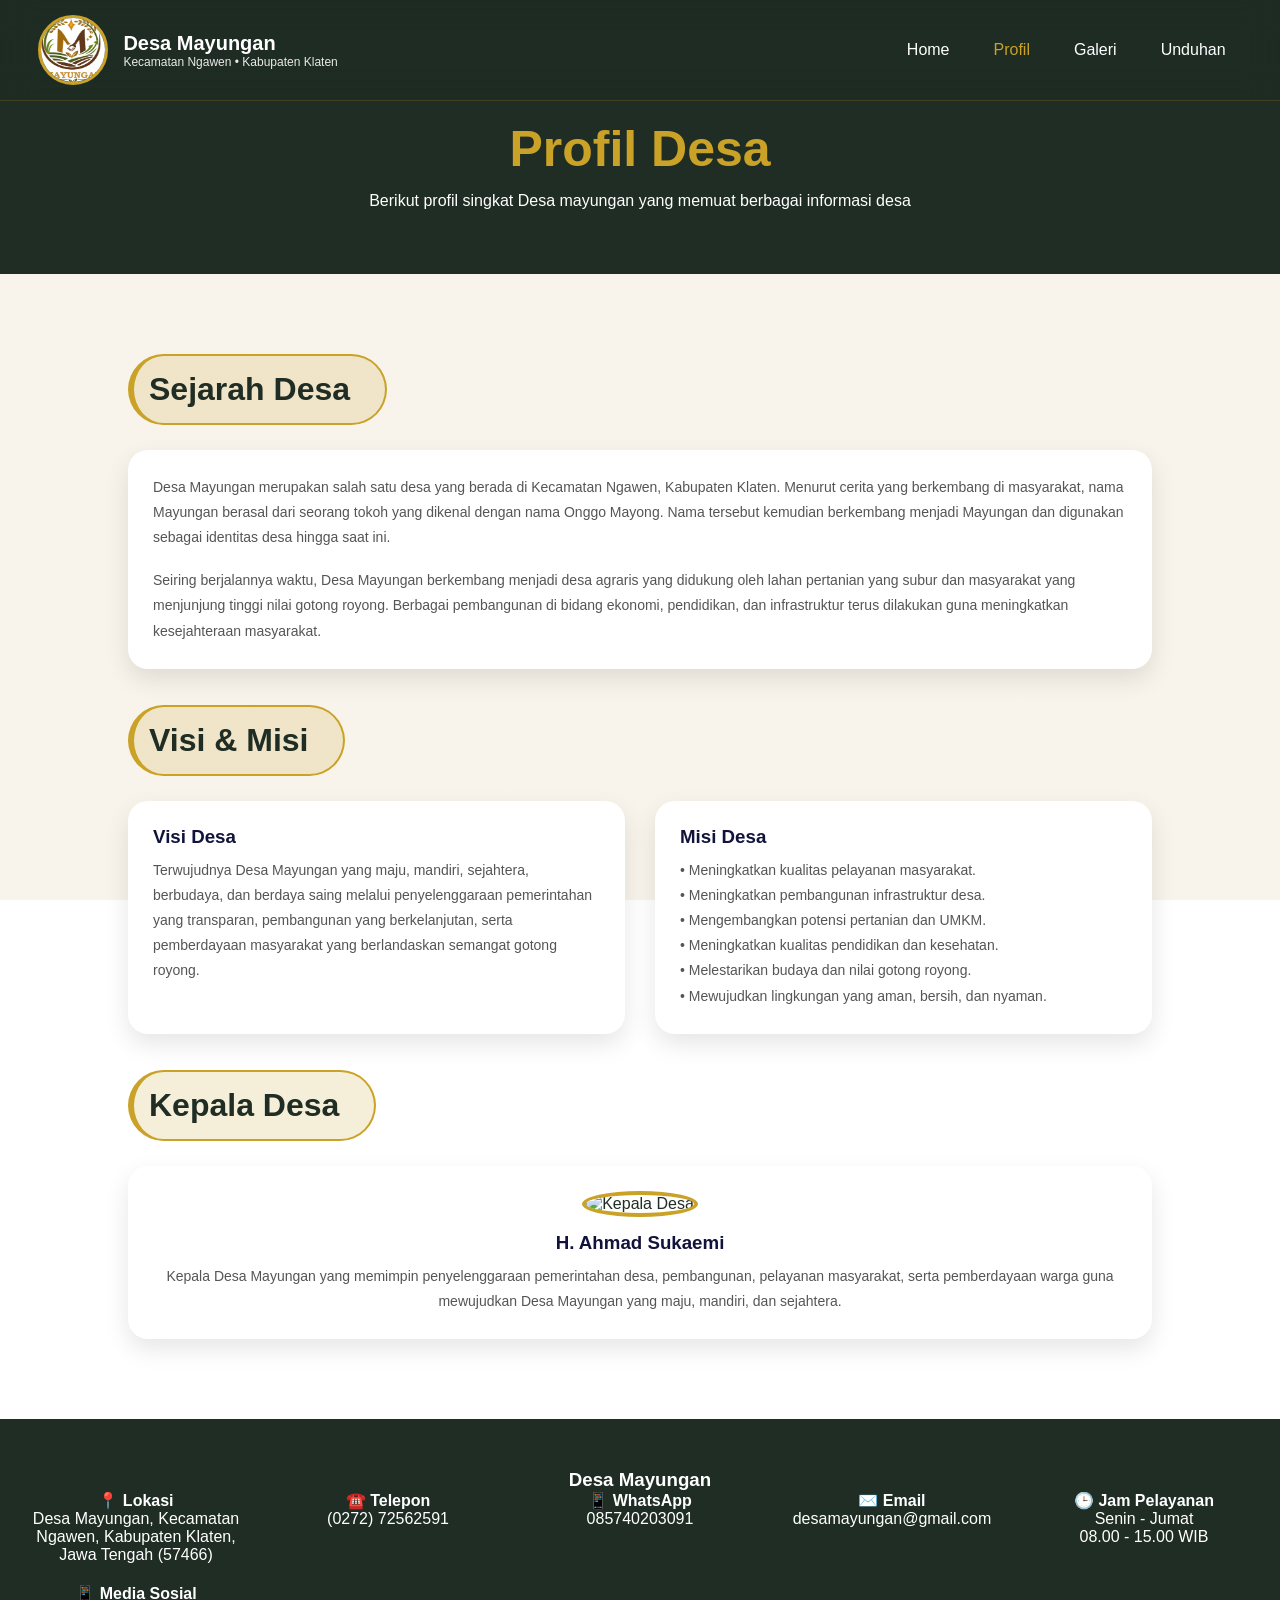
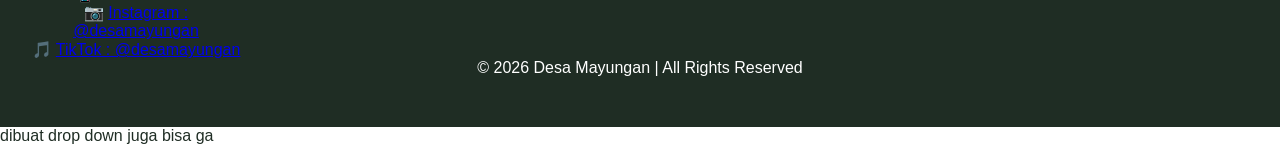
==== commit 9a27de0a: "Update profil.html" ====
--- a/profil.html
+++ b/profil.html
@@ -5,49 +5,9 @@
     <meta name="viewport" content="width=device-width, initial-scale=1.0">
     <title>Profil - Desa Mayungan</title>
 
+    <link rel="stylesheet" href="style.css">
+
     <style>
-        *{margin:0;padding:0;box-sizing:border-box;font-family:'Segoe UI',sans-serif;}
-        body{background:#f5f5f5;color:#1f2d24;}
-
-        /* NAVBAR */
-        .navbar{
-            display:flex;
-            justify-content:space-between;
-            align-items:center;
-            padding:15px 8%;
-            background:#1f2d24;
-            color:white;
-            position:sticky;
-            top:0;
-            z-index:1000;
-        }
-        .logo{display:flex;align-items:center;gap:10px;}
-        .logo img{width:45px;height:45px;}
-        .menu{display:flex;gap:20px;list-style:none;}
-        .menu a{text-decoration:none;font-weight:500;color:white;}
-        .menu a:hover, .menu a.active{color:#C9A227;}
-
-        /* DROPDOWN */
-        .dropdown{position:relative;}
-        .dropdown-content{
-            display:none;
-            position:absolute;
-            top:100%;
-            left:0;
-            background:white;
-            min-width:160px;
-            border-radius:10px;
-            overflow:hidden;
-            box-shadow:0 10px 25px rgba(0,0,0,0.2);
-        }
-        .dropdown-content li{list-style:none;}
-        .dropdown-content li a{
-            display:block;
-            padding:10px 15px;
-            color:#1f2d24;
-        }
-        .dropdown-content li a:hover{background:#C9A227;color:white;}
-        .dropdown:hover .dropdown-content{display:block;}
 
         /* HERO */
         .profil-hero{
@@ -56,24 +16,38 @@
             text-align:center;
             padding:120px 20px 60px;
         }
-        .profil-hero h1{font-size:50px;color:#C9A227;}
-        .profil-hero p{max-width:700px;margin:10px auto 0;line-height:1.6;}
+
+        .profil-hero h1{
+            font-size:50px;
+            color:#C9A227;
+        }
+
+        .profil-hero p{
+            max-width:700px;
+            margin:10px auto 0;
+            line-height:1.6;
+        }
 
         /* SECTION */
-        .profil-section{padding:80px 10%;}
+        .profil-section{
+            padding:80px 10%;
+        }
+
         .section-title{
             font-size:32px;
             margin-bottom:25px;
             border-left:6px solid #C9A227;
             padding-left:15px;
-            color:#1f2d24;
-        }
+            color:#1F2D24;
+        }
+
         .profil-content{
             display:grid;
             grid-template-columns:repeat(auto-fit,minmax(280px,1fr));
             gap:30px;
             align-items:stretch;
         }
+
         .profil-box{
             background:white;
             padding:25px;
@@ -81,96 +55,112 @@
             box-shadow:0 10px 25px rgba(0,0,0,0.1);
             transition:0.3s;
         }
+
         .profil-box:hover{
             transform:translateY(-5px);
             box-shadow:0 15px 30px rgba(0,0,0,0.15);
         }
-        .profil-box h3{margin-bottom:10px;color:#12133a;}
-        .profil-box p{font-size:14px;color:#555;line-height:1.8;}
-
-        /* Kepala desa */
-        .kades-box{text-align:center;}
+
+        .profil-box h3{
+            margin-bottom:10px;
+            color:#12133a;
+        }
+
+        .profil-box p{
+            font-size:14px;
+            color:#555;
+            line-height:1.8;
+        }
+
+        .kades-box{
+            text-align:center;
+        }
+
         .kades-box img{
-            width:180px;height:180px;
+            width:180px;
+            height:180px;
             border-radius:50%;
             object-fit:cover;
             margin-bottom:15px;
             border:4px solid #C9A227;
         }
 
-        /* FOOTER */
-        footer{
-            background:#1f2d24;
-            color:white;
-            padding:40px 10%;
-        }
-        .footer-content{
-            display:grid;
-            grid-template-columns:repeat(auto-fit,minmax(200px,1fr));
-            gap:20px;
-            margin-top:20px;
-        }
-        .footer-item h4{margin-bottom:10px;}
-        .footer-item a{text-decoration:none;color:white;}
-        .footer-item a:hover{color:#C9A227;}
-        .copyright{text-align:center;margin-top:20px;opacity:0.7;}
     </style>
 </head>
+
 <body>
 
 <!-- NAVBAR -->
 <nav class="navbar">
+
     <div class="logo">
         <img src="Gambar/logo.png" alt="Logo Desa">
+
         <div class="logo-text">
             <h2>Desa Mayungan</h2>
             <p>Kecamatan Ngawen • Kabupaten Klaten</p>
         </div>
     </div>
+
     <ul class="menu">
-        <li><a href="index.html">Beranda</a></li>
-        <li class="dropdown">
-            <a href="#">Menu ▼</a>
-            <ul class="dropdown-content">
-                <li><a href="profil.html" class="active">Profil</a></li>
-                <li><a href="galeri.html">Galeri</a></li>
-                <li><a href="unduhan.html">Unduhan</a></li>
-            </ul>
-        </li>
+        <li><a href="index.html">Home</a></li>
+        <li><a href="profil.html" style="color:#C9A227;">Profil</a></li>
+        <li><a href="galeri.html">Galeri</a></li>
+        <li><a href="unduhan.html">Unduhan</a></li>
     </ul>
+
 </nav>
 
 <!-- HERO -->
 <section class="profil-hero">
     <h1>Profil Desa</h1>
-    <p>Berikut profil singkat Desa Mayungan yang memuat berbagai informasi desa</p>
+    <p>
+     Berikut profil singkat Desa mayungan yang memuat berbagai informasi desa
+    </p>
 </section>
 
-<!-- SEJARAH -->
+<!-- PROFIL -->
 <section class="profil-section">
+
     <h2 class="section-title">Sejarah Desa</h2>
+
     <div class="profil-box">
         <p>
-            Desa Mayungan merupakan salah satu desa yang berada di Kecamatan Ngawen, Kabupaten Klaten. 
-            Menurut cerita yang berkembang di masyarakat, nama Mayungan berasal dari seorang tokoh yang dikenal dengan nama Onggo Mayong. 
-            Nama tersebut kemudian berkembang menjadi Mayungan dan digunakan sebagai identitas desa hingga saat ini.
+            Desa Mayungan merupakan salah satu desa yang berada di Kecamatan
+            Ngawen, Kabupaten Klaten. Menurut cerita yang berkembang di masyarakat,
+            nama Mayungan berasal dari seorang tokoh yang dikenal dengan nama
+            Onggo Mayong. Nama tersebut kemudian berkembang menjadi Mayungan dan
+            digunakan sebagai identitas desa hingga saat ini.
         </p>
+
         <br>
+
         <p>
-            Seiring berjalannya waktu, Desa Mayungan berkembang menjadi desa agraris yang didukung oleh lahan pertanian yang subur dan masyarakat yang menjunjung tinggi nilai gotong royong. 
-            Berbagai pembangunan di bidang ekonomi, pendidikan, dan infrastruktur terus dilakukan guna meningkatkan kesejahteraan masyarakat.
+            Seiring berjalannya waktu, Desa Mayungan berkembang menjadi desa
+            agraris yang didukung oleh lahan pertanian yang subur dan masyarakat
+            yang menjunjung tinggi nilai gotong royong. Berbagai pembangunan
+            di bidang ekonomi, pendidikan, dan infrastruktur terus dilakukan
+            guna meningkatkan kesejahteraan masyarakat.
         </p>
     </div>
 
-    <!-- VISI & MISI -->
+    <br><br>
+
     <h2 class="section-title">Visi & Misi</h2>
+
     <div class="profil-content">
+
         <div class="profil-box">
             <h3>Visi Desa</h3>
             <p>
-                Terwujudnya Desa Mayungan yang maju, mandiri, sejahtera, berbudaya, dan berdaya saing melalui penyelenggaraan pemerintahan yang transparan, pembangunan yang berkelanjutan, serta pemberdayaan masyarakat yang berlandaskan semangat gotong royong.
+                Terwujudnya Desa Mayungan yang maju, mandiri, sejahtera,
+                berbudaya, dan berdaya saing melalui penyelenggaraan
+                pemerintahan yang transparan, pembangunan yang berkelanjutan,
+                serta pemberdayaan masyarakat yang berlandaskan semangat
+                gotong royong.
             </p>
         </div>
+
         <div class="profil-box">
             <h3>Misi Desa</h3>
             <p>
@@ -182,44 +172,87 @@
                 • Mewujudkan lingkungan yang aman, bersih, dan nyaman.
             </p>
         </div>
-    </div>
-
-    <!-- KEPALA DESA -->
+
+    </div>
+
+    <br><br>
+
     <h2 class="section-title">Kepala Desa</h2>
+
     <div class="profil-box kades-box">
+
+        <!-- Ganti dengan foto kepala desa jika ada -->
         <img src="Gambar/kades.jpg" alt="Kepala Desa">
+
         <h3>H. Ahmad Sukaemi</h3>
+
         <p>
-            Kepala Desa Mayungan yang memimpin penyelenggaraan pemerintahan desa, pembangunan, pelayanan masyarakat, serta pemberdayaan warga guna mewujudkan Desa Mayungan yang maju, mandiri, dan sejahtera.
+            Kepala Desa Mayungan yang memimpin penyelenggaraan pemerintahan desa,
+            pembangunan, pelayanan masyarakat, serta pemberdayaan warga guna
+            mewujudkan Desa Mayungan yang maju, mandiri, dan sejahtera.
         </p>
-    </div>
+
+    </div>
+
 </section>
 
-<!-- FOOTER -->
 <footer>
+
     <h3>Desa Mayungan</h3>
+
     <div class="footer-content">
+
         <div class="footer-item">
             <h4>📍 Lokasi</h4>
-            <p>Desa Mayungan, Kecamatan Ngawen, Kabupaten Klaten, Jawa Tengah (57466)</p>
-        </div>
+            <p>
+                Desa Mayungan, Kecamatan Ngawen,
+                Kabupaten Klaten, Jawa Tengah (57466)
+            </p>
+        </div>
+
         <div class="footer-item">
             <h4>☎️ Telepon</h4>
             <p>(0272) 72562591</p>
         </div>
+
         <div class="footer-item">
             <h4>📱 WhatsApp</h4>
             <p>085740203091</p>
         </div>
+
         <div class="footer-item">
             <h4>✉️ Email</h4>
             <p>desamayungan@gmail.com</p>
         </div>
+
         <div class="footer-item">
             <h4>🕒 Jam Pelayanan</h4>
             <p>Senin - Jumat</p>
             <p>08.00 - 15.00 WIB</p>
         </div>
+
         <div class="footer-item">
             <h4>📱 Media Sosial</h4>
-            <div class="social-item"><span>📷
+
+            <div class="social-item">
+                <span>📷</span>
+                <a href="#">Instagram : @desamayungan</a>
+            </div>
+
+            <div class="social-item">
+                <span>🎵</span>
+                <a href="#">TikTok : @desamayungan</a>
+            </div>
+
+        </div>
+
+    </div>
+
+    <p class="copyright">
+        © 2026 Desa Mayungan | All Rights Reserved
+    </p>
+
+</footer>
+
+</body>
+</html>dibuat drop down juga bisa ga
--- a/style.css
+++ b/style.css
@@ -0,0 +1,339 @@
+/* =========================
+   ROOT VARIABLES
+   ========================= */
+
+:root{
+    --green:#1F2D24;
+    --gold:#C9A227;
+    --bg:#F7F2E8;
+    --card:rgba(255,255,255,0.65);
+    --gold-soft:rgba(201,162,39,0.18);
+}
+
+/* =========================
+   RESET
+   ========================= */
+
+*{
+    margin:0;
+    padding:0;
+    box-sizing:border-box;
+}
+
+html{
+    scroll-behavior:smooth;
+}
+
+body{
+    font-family:'Segoe UI',sans-serif;
+    background:
+    linear-gradient(rgba(247,242,232,0.88),rgba(247,242,232,0.88)),
+    url("Gambar/bg.jpg");
+
+    background-size:cover;
+    background-position:center;
+    background-attachment:fixed;
+
+    color:var(--green);
+    overflow-x:hidden;
+}
+
+/* =========================
+   NAVBAR
+   ========================= */
+
+.navbar{
+    position:fixed;
+    top:0;
+    left:0;
+    width:100%;
+
+    display:flex;
+    justify-content:space-between;
+    align-items:center;
+
+    padding:15px 3%;
+    z-index:999;
+
+    backdrop-filter:blur(15px);
+    background:rgba(31,45,36,0.15);
+    border-bottom:1px solid rgba(201,162,39,0.2);
+}
+
+/* LOGO */
+.logo{
+    display:flex;
+    align-items:center;
+    gap:15px;
+}
+
+.logo img{
+    width:70px;
+    height:70px;
+    border-radius:50%;
+    border:3px solid var(--gold);
+}
+
+.logo-text h2{
+    color:white;
+    font-size:20px;
+}
+
+.logo-text p{
+    color:#eaeaea;
+    font-size:12px;
+}
+
+/* MENU */
+.menu{
+    display:flex;
+    list-style:none;
+    gap:12px;
+}
+
+.menu a{
+    text-decoration:none;
+    color:white;
+    padding:10px 16px;
+    border-radius:25px;
+    transition:0.3s;
+}
+
+.menu a:hover{
+    background:var(--gold-soft);
+    color:var(--gold);
+}
+
+/* DROPDOWN */
+.dropdown{
+    position:relative;
+}
+
+.dropdown-content{
+    display:none;
+    position:absolute;
+    top:100%;
+    left:0;
+    min-width:180px;
+
+    background:rgba(31,45,36,0.95);
+    border-radius:12px;
+    padding:10px 0;
+}
+
+.dropdown:hover .dropdown-content{
+    display:block;
+}
+
+.dropdown-content a{
+    display:block;
+    padding:10px 15px;
+    color:white;
+}
+
+/* =========================
+   ANNOUNCEMENT
+   ========================= */
+
+.announcement{
+    margin-top:90px;
+    background:var(--gold);
+    color:var(--green);
+    text-align:center;
+    padding:10px;
+    font-weight:600;
+}
+
+/* =========================
+   HERO
+   ========================= */
+
+.hero{
+    min-height:100vh;
+    display:flex;
+    justify-content:center;
+    align-items:center;
+    text-align:center;
+
+    background:
+    linear-gradient(rgba(0,0,0,0.55),rgba(0,0,0,0.55)),
+    url("Gambar/sawah.jpg");
+
+    background-size:cover;
+    background-position:center;
+    padding:120px 20px;
+}
+
+.hero-content{
+    max-width:800px;
+    color:white;
+}
+
+.hero-content h3{
+    color:var(--gold);
+    letter-spacing:4px;
+}
+
+.hero-content h1{
+    font-size:clamp(40px,7vw,85px);
+}
+
+.hero-content p{
+    font-size:18px;
+    margin:20px 0;
+}
+
+/* BUTTON */
+.btn{
+    display:inline-block;
+    background:var(--gold);
+    color:var(--green);
+    padding:14px 30px;
+    border-radius:30px;
+    text-decoration:none;
+    font-weight:bold;
+    transition:0.3s;
+}
+
+.btn:hover{
+    background:var(--green);
+    color:var(--gold);
+}
+
+/* =========================
+   SAMBUTAN
+   ========================= */
+
+.sambutan{
+    padding:100px 10%;
+    display:flex;
+    flex-direction:column;
+    align-items:center;
+    text-align:center;
+}
+
+section h2{
+    display:inline-block;
+    background:var(--gold-soft);
+    padding:15px 35px;
+    border-radius:40px;
+    border:2px solid var(--gold);
+    color:var(--green);
+    margin-bottom:30px;
+}
+
+.content-card{
+    max-width:900px;
+    width:100%;
+    background:var(--card);
+    padding:35px;
+    border-radius:20px;
+    text-align:justify;
+    box-shadow:0 15px 30px rgba(0,0,0,0.08);
+}
+
+/* =========================
+   STATISTIK
+   ========================= */
+
+.statistik{
+    padding:80px 10%;
+    text-align:center;
+}
+
+.statistik-container{
+    display:flex;
+    justify-content:center;
+    flex-wrap:wrap;
+    gap:25px;
+}
+
+.stat-card{
+    width:250px;
+    background:var(--card);
+    padding:30px;
+    border-radius:20px;
+    border-top:4px solid var(--gold);
+    box-shadow:0 15px 30px rgba(0,0,0,0.08);
+}
+
+/* =========================
+   POTENSI
+   ========================= */
+
+.potensi{
+    padding:100px 10%;
+    text-align:center;
+}
+
+.potensi-container{
+    display:flex;
+    justify-content:center;
+    flex-wrap:wrap;
+    gap:25px;
+}
+
+.potensi-card{
+    width:280px;
+    background:var(--card);
+    padding:30px;
+    border-radius:20px;
+    border-top:4px solid var(--gold);
+}
+
+/* =========================
+   LOKASI
+   ========================= */
+
+.lokasi{
+    padding:100px 10%;
+    text-align:center;
+}
+
+.lokasi iframe{
+    width:100%;
+    max-width:900px;
+    border-radius:20px;
+}
+
+/* =========================
+   FOOTER
+   ========================= */
+
+footer{
+    background:var(--green);
+    color:white;
+    padding:50px 20px;
+    text-align:center;
+}
+
+.footer-content{
+    display:grid;
+    grid-template-columns:repeat(auto-fit,minmax(200px,1fr));
+    gap:20px;
+}
+
+/* =========================
+   RESPONSIVE
+   ========================= */
+
+@media(max-width:768px){
+
+    .menu{
+        display:none;
+    }
+
+    .hero-content h1{
+        font-size:32px;
+    }
+
+    .content-card{
+        padding:25px;
+    }
+
+    .stat-card,
+    .potensi-card{
+        width:100%;
+        max-width:320px;
+    }
+}
